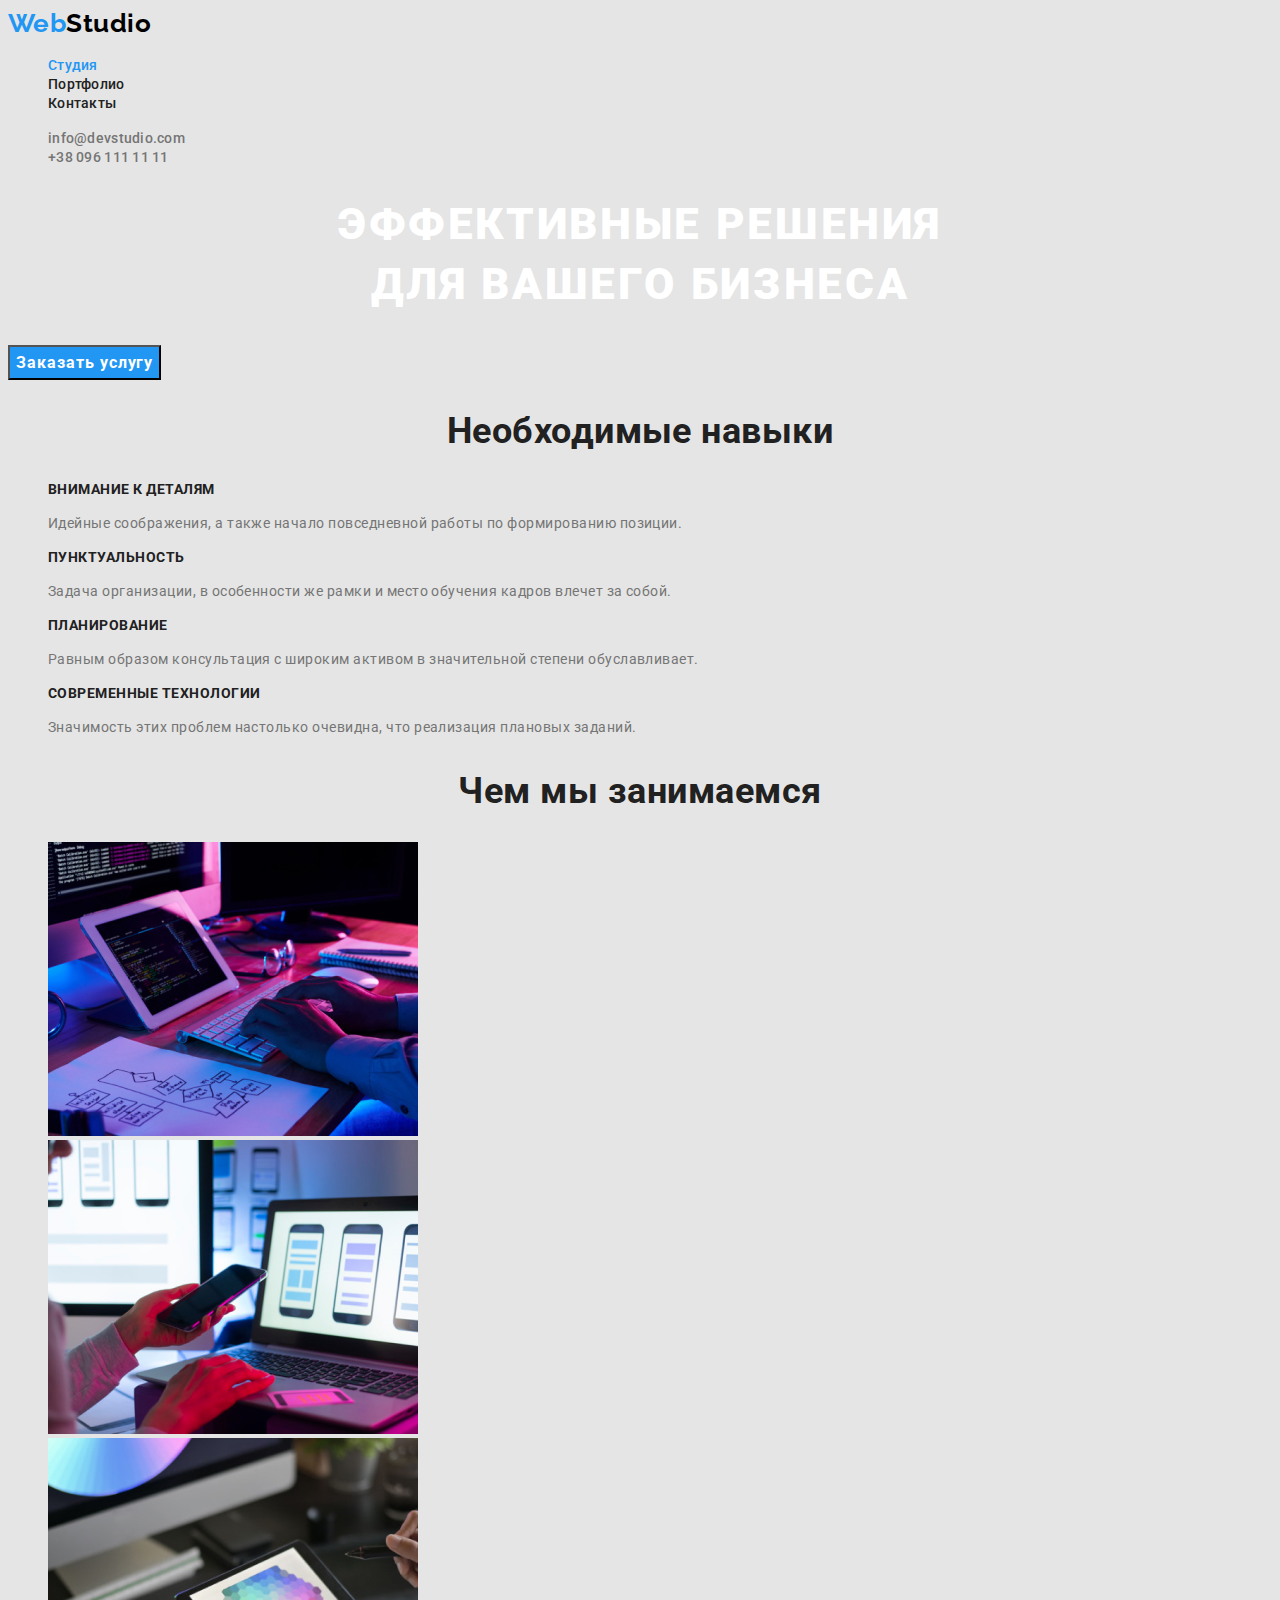
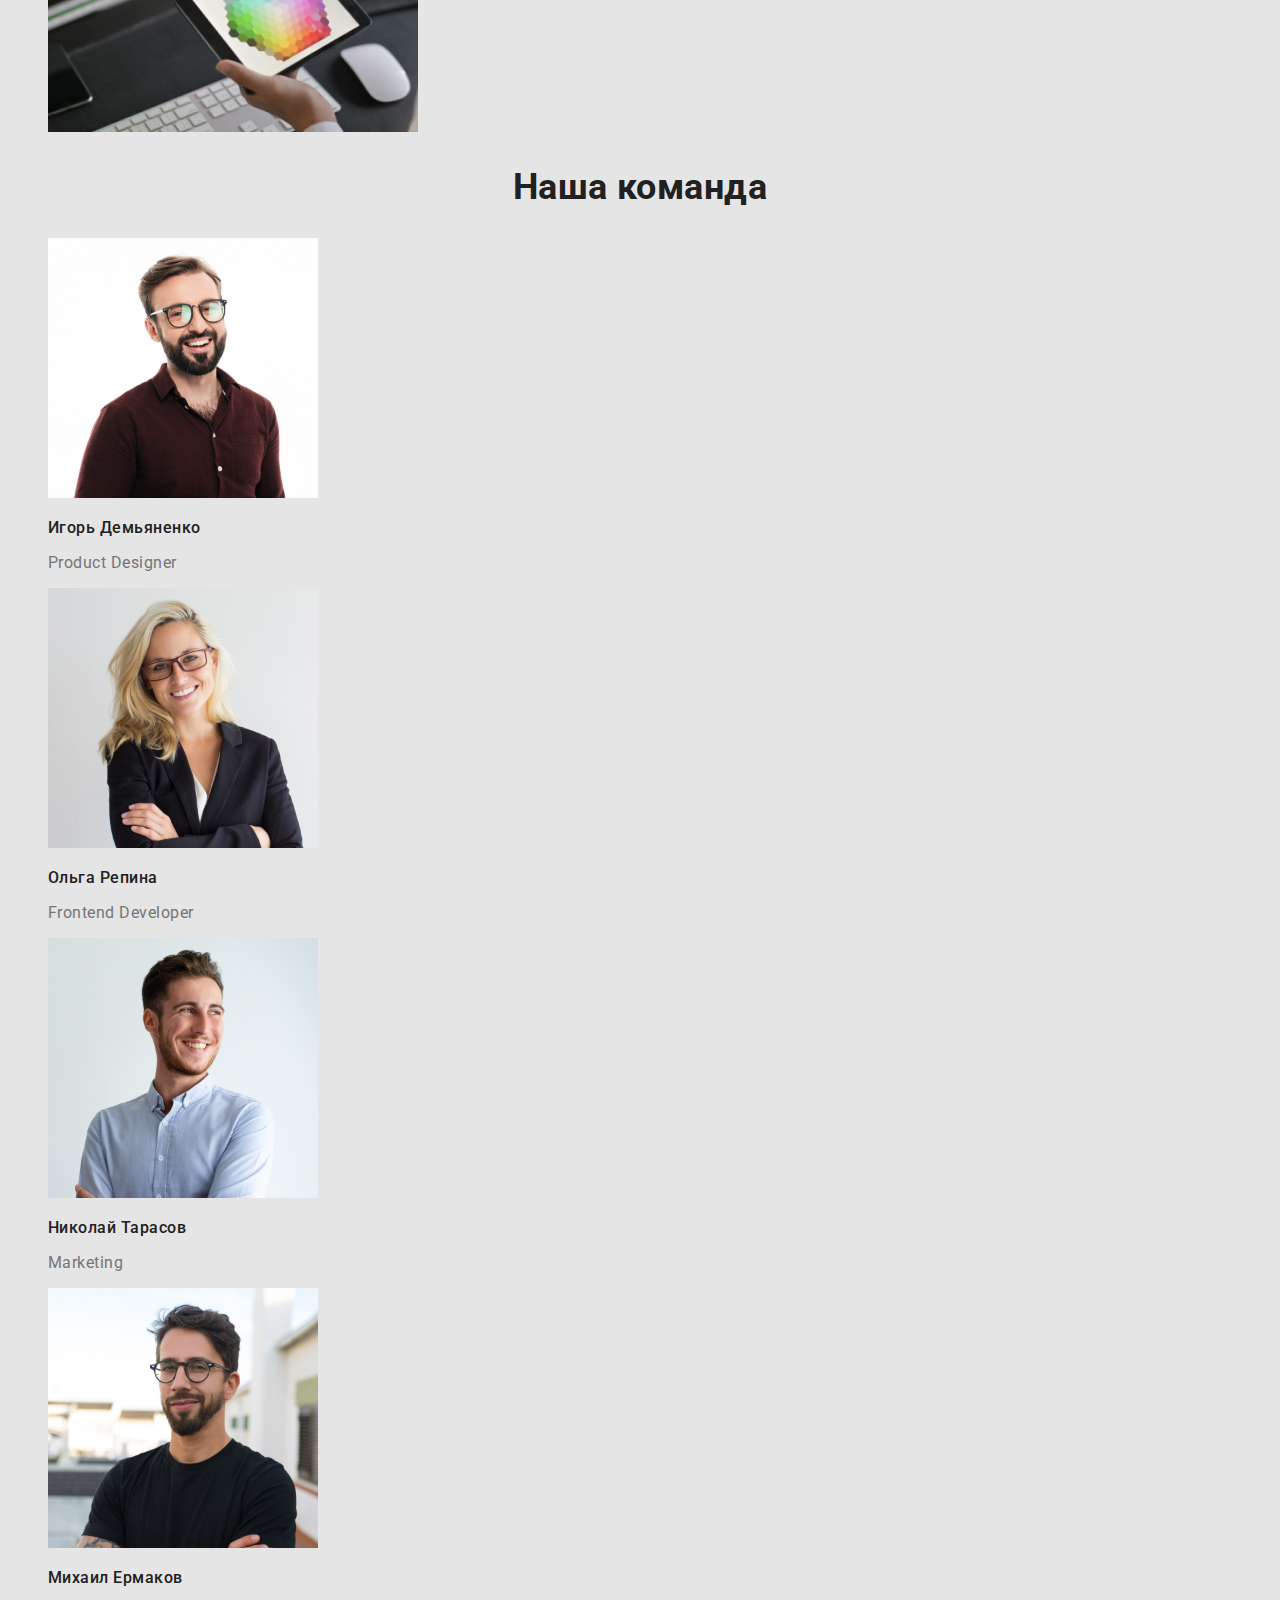
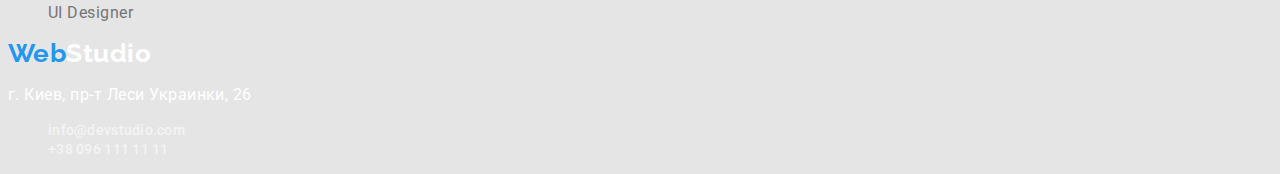
==== index.html @ aadc8aa7 "past files commit" ====
<!DOCTYPE html>
<html lang="ru">

<head>
  <meta charset="UTF-8" />
  <meta http-equiv="X-UA-Compatible" content="IE=edge" />
  <meta name="viewport" content="width=device-width, initial-scale=1.0" />
  <title>Portfolio</title>
  <link href="https://fonts.googleapis.com/css2?family=Raleway:wght@700&family=Roboto:wght@400;500;700;900&display=swap"
    rel="stylesheet" />
  <link rel="stylesheet" href="./css/styles.css" />
</head>

<body>
  <header>
    <!--main navigation-->
    <nav>
      <a class="logo" href="./index.html"><span class="logo-first">Web</span><span
          class="logo-second-header">Studio</span></a>
      <ul class="site-nav list">
        <li><a href="" class="link current">Студия</a></li>
        <li>
          <a href="./portfolio.html">Портфолио</a>
        </li>
        <li><a href="">Контакты</a></li>
      </ul>
    </nav>
    <!--contact information-->
    <ul class="contacts list">
      <li>
        <a href="mailto:info@devstudio.com">info@devstudio.com</a>
      </li>
      <li>
        <a href="tel:+380961111111">+38 096 111 11 11</a>
      </li>
    </ul>
  </header>
  <main>
    <!--hero-->
    <section class="hero">
      <h1 class="hero-title">
        Эффективные решения <br />
        для вашего бизнеса
      </h1>
      <button type="button" class="button primary">Заказать услугу</button>
    </section>
    <!--necessary skills-->
    <section class="section">
      <h2 class="section-title">Необходимые навыки</h2>
      <ul class="skills list">
        <li>
          <h3 class="title">Внимание к деталям</h3>
          <p class="necessary-skills">
            Идейные соображения, а также начало повседневной работы по
            формированию позиции.
          </p>
        </li>
        <li>
          <h3 class="title">Пунктуальность</h3>
          <p class="necessary-skills">
            Задача организации, в особенности же рамки и место обучения кадров
            влечет за собой.
          </p>
        </li>
        <li>
          <h3 class="title">Планирование</h3>
          <p class="necessary-skills">
            Равным образом консультация с широким активом в значительной
            степени обуславливает.
          </p>
        </li>
        <li>
          <h3 class="title">Современные технологии</h3>
          <p class="necessary-skills">
            Значимость этих проблем настолько очевидна, что реализация
            плановых заданий.
          </p>
        </li>
      </ul>
    </section>
    <!--main employments-->
    <section class="section">
      <h2 class="section-title">Чем мы занимаемся</h2>
      <ul class="list">
        <li>
          <img src="./image/studia/photo1.img.jpg" alt="Иллюстрация верстки" width="370" />
        </li>
        <li>
          <img src="./image/studia/photo2.img.jpg" alt="Иллюстрация мобильного приложения" width="370" />
        </li>
        <li>
          <img src="./image/studia/photo3.img.jpg" alt="Иллюстрация применения стилей" width="370" />
        </li>
      </ul>
    </section>
    <!--our team-->
    <section class="section">
      <h2 class="section-title">Наша команда</h2>
      <ul class="team list">
        <li class="team-item">
          <img src="./image/studia/photo4.img.jpg" alt="" width="270" />
          <h3 class="list-title">Игорь Демьяненко</h3>
          <p class="team-about">Product Designer</p>
        </li>
        <li>
          <img src="./image/studia/photo5.img.jpg" alt="" width="270" />
          <h3 class="list-title">Ольга Репина</h3>
          <p class="team-about">Frontend Developer</p>
        </li>
        <li>
          <img src="./image/studia/photo6.img.jpg" alt="" width="270" />
          <h3 class="list-title">Николай Тарасов</h3>
          <p class="team-about">Marketing</p>
        </li>
        <li>
          <img src="./image/studia/photo7.img.jpg" alt="" width="270" />
          <h3 class="list-title">Михаил Ермаков</h3>
          <p class="team-about">UI Designer</p>
        </li>
      </ul>
      <!---->
    </section>
  </main>
  <footer>
    <a class="logo" href="./index.html"><span class="logo-first">Web</span><span
        class="logo-second-footer">Studio</span></a>
    <!--contacts-->
    <address class="address">
      <p class="address-text">г. Киев, пр-т Леси Украинки, 26</p>
      <ul class="site-nav list">
        <li>
          <a href="mailto:info@devstudio.com">info@devstudio.com</a>
        </li>
        <li>
          <a href="tel:+380961111111">+38 096 111 11 11</a>
        </li>
      </ul>
    </address>
  </footer>
</body>

</html>
---- css/styles.css ----
:root {
  --title-text-color: #212121;
  --primary-text-color: #757575;
  --accent-color: #2196f3;
  --primary-white-color: #fff;
  --secondary-backgound: #f5f4fa;
}
body {
  background-color: #e5e5e5;
  color: var(--primary-text-color);
  font-family: Roboto, sans-serif;
  letter-spacing: 0.03em;
}
.list {
  list-style: none;
}
/* logo */
.logo {
  font-family: Raleway, cursive;
  font-weight: 700;
  font-size: 26px;
  line-height: 1.19;
  text-decoration: none;
}
.logo-first {
  color: #2196f3;
}
.logo-second-header {
  color: #000000;
}
.logo-second-footer {
  color: #ffffff;
}
/* site nav */
.site-nav a {
  color: #212121;
  font-style: normal;
  font-weight: 500;
  font-size: 14px;
  line-height: 1.14;
  letter-spacing: 0.02em;
  text-decoration: none;
}
.site-nav a:hover,
.site-nav a:focus {
  color: var(--accent-color);
}
.site-nav .link.current {
  color: var(--accent-color);
}
.contacts a {
  color: #757575;
  font-weight: 500;
  font-size: 14px;
  line-height: 1.14;
  letter-spacing: 0.02em;
  text-decoration: none;
}
.contacts a:hover,
.contacts a:focus {
  color: var(--accent-color);
}
/* footer nav */
.address-text {
  color: #ffffff;
  font-style: normal;
}
.address a {
  color: rgba(255, 255, 255, 0.6);
}
.address a:hover,
.address a:focus {
  color: var(--accent-color);
}
/* hero */
.hero-title {
  color: #ffffff;
  font-weight: 900;
  font-size: 44px;
  line-height: 1.36;
  text-align: center;
  letter-spacing: 0.06em;
  text-transform: uppercase;
}
/* button */
.button {
  color: var(--primary-white-color);
  background-color: var(--accent-color);
  font-family: Roboto;
  font-weight: 700;
  font-size: 16px;
  line-height: 1.87;
  letter-spacing: 0.06em;
  cursor: pointer;
}
.button.primary {
  color: var(--primary-white-color);
  background-color: var(--accent-color);
  font-family: Roboto;
}
.button.filter {
  background-color: var(--secondary-backgound);
  color: var(--title-text-color);
  font-weight: 500;
  font-size: 16px;
  line-height: 1.62;
  font-family: Roboto;
}
.button.filter:hover,
.button.filter:focus {
  background-color: #2196f3;
  color: var(--primary-white-color);
}
/* section */
.section-title {
  color: var(--title-text-color);
  font-weight: 700;
  font-size: 36px;
  line-height: 1.17;
  text-align: center;
}
/* skills */
.skills .title {
  color: var(--title-text-color);
  font-weight: 700;
  font-size: 14px;
  line-height: 1.14;
  text-transform: uppercase;
}
.necessary-skills {
  font-size: 14px;
  line-height: 1.71;
}
/* portfolio */
.list-title-portfolio {
  color: var(--title-text-color);
  font-weight: 700;
  font-size: 18px;
  line-height: 2;
  letter-spacing: 0.06em;
}
.portfolio-about {
  font-size: 16px;
  line-height: 1.87;
}
/* team */
.team-about {
  font-size: 16px;
  line-height: 1.19;
}
.list-title {
  color: var(--title-text-color);
  font-weight: 500;
  font-size: 16px;
  line-height: 1.19;
}
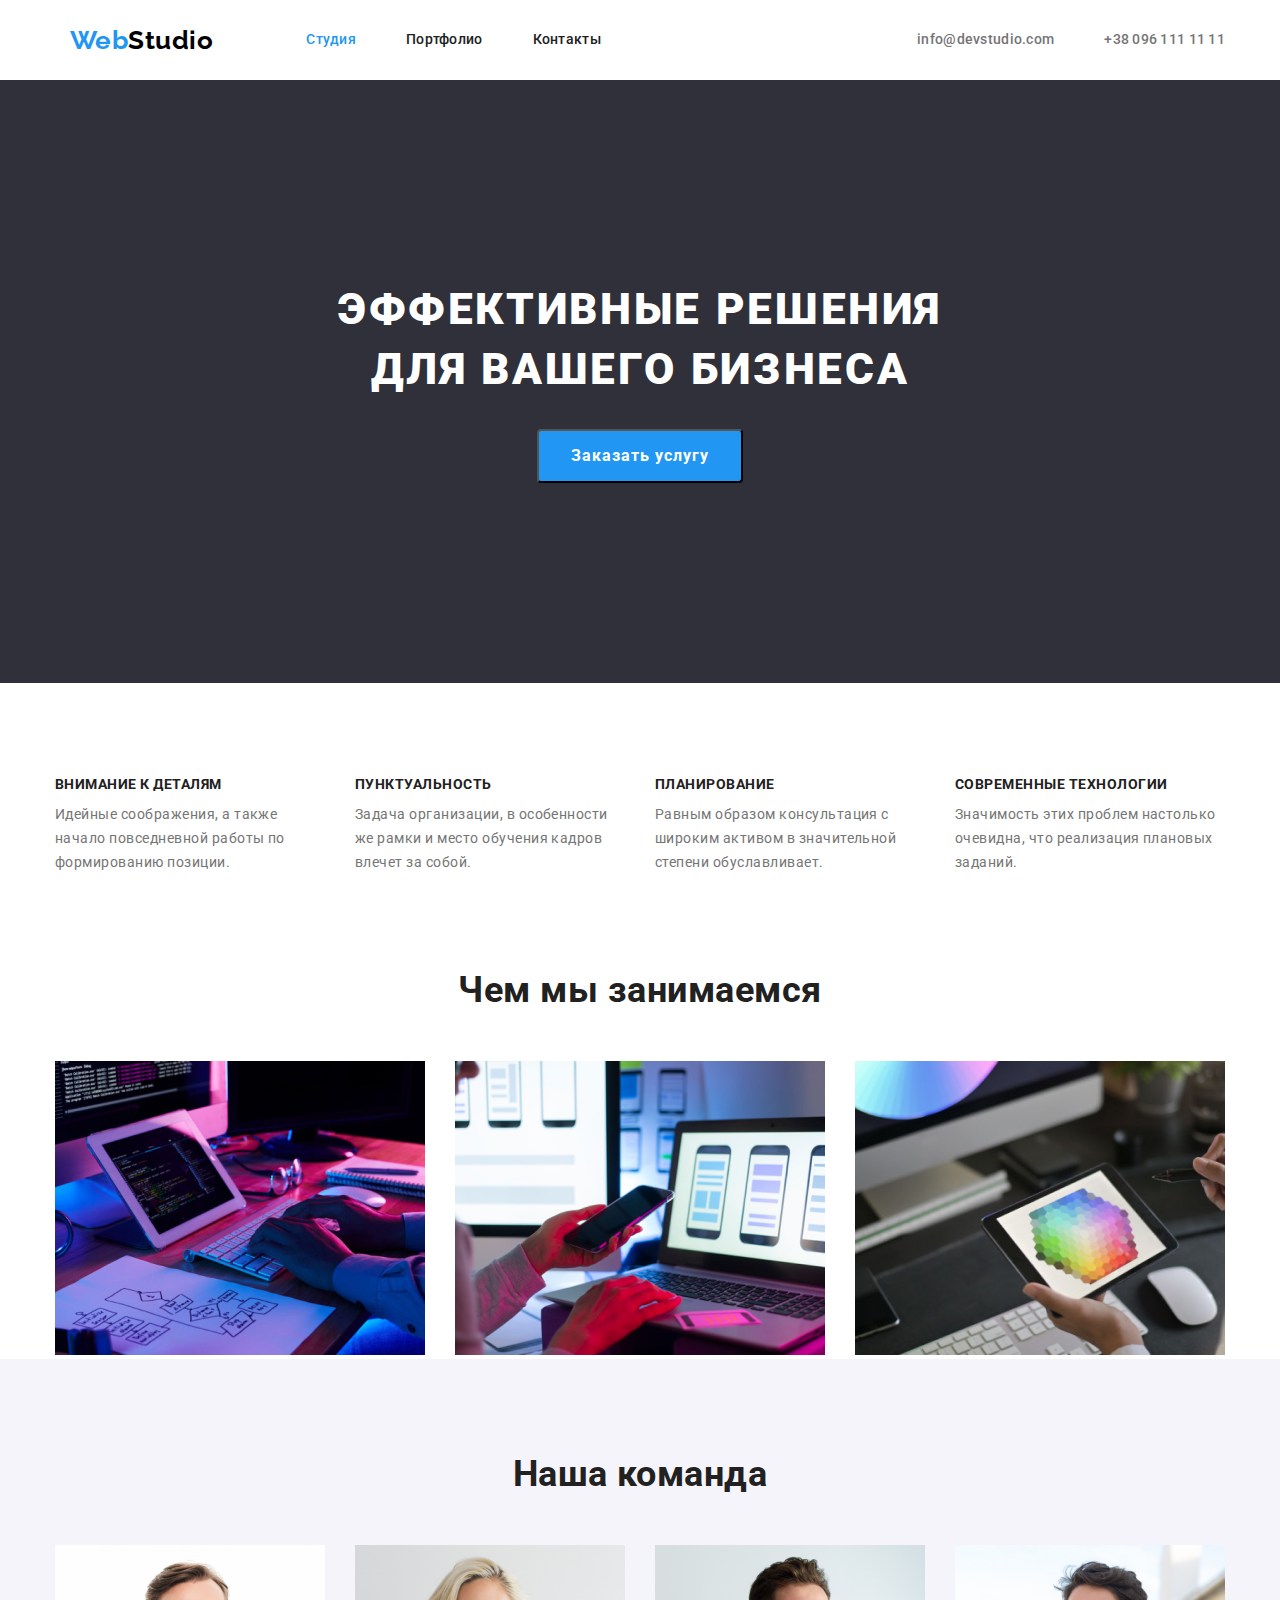
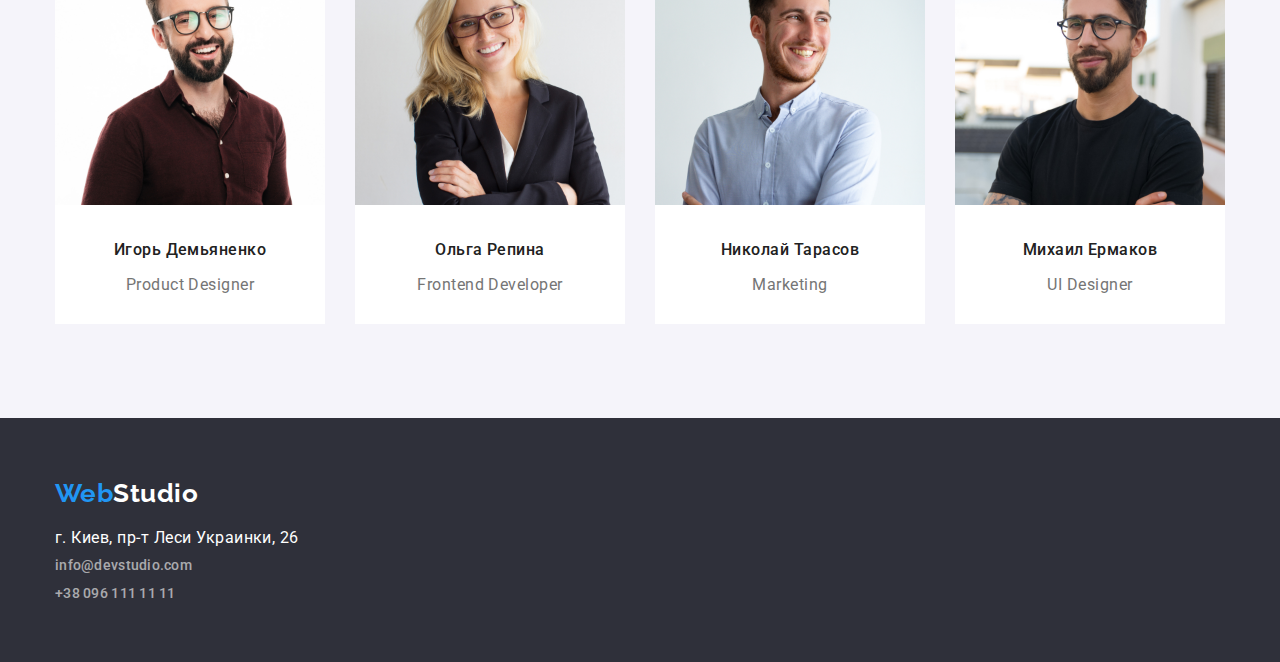
==== commit f3505fbc: "homework material 3.1" ====
--- a/index.html
+++ b/index.html
@@ -9,135 +9,158 @@
   <title>Portfolio</title>
   <link href="https://fonts.googleapis.com/css2?family=Raleway:wght@700&family=Roboto:wght@400;500;700;900&display=swap"
     rel="stylesheet" />
+  <link rel="stylesheet"
+    href="https://cdnjs.cloudflare.com/ajax/libs/modern-normalize/1.0.0/modern-normalize.min.css" />
   <link rel="stylesheet" href="./css/styles.css" />
 </head>
 
 <body>
   <header>
-    <!--main navigation-->
-    <nav>
-      <a class="logo" href="./index.html"><span class="logo-first">Web</span><span
-          class="logo-second-header">Studio</span></a>
-      <ul class="site-nav list">
-        <li><a href="" class="link current">Студия</a></li>
-        <li>
-          <a href="./portfolio.html">Портфолио</a>
-        </li>
-        <li><a href="">Контакты</a></li>
-      </ul>
-    </nav>
-    <!--contact information-->
-    <ul class="contacts list">
-      <li>
-        <a href="mailto:info@devstudio.com">info@devstudio.com</a>
-      </li>
-      <li>
-        <a href="tel:+380961111111">+38 096 111 11 11</a>
-      </li>
-    </ul>
+    <div class="header-line">
+      <div class="page-header container">
+        <!--main navigation-->
+        <nav class="container main-nav">
+          <a class="logo" href="./index.html"><span class="logo-first">Web</span><span
+              class="logo-second-header">Studio</span></a>
+          <ul class="site-nav list">
+            <li class="item"><a href="" class="link current">Студия</a></li>
+            <li class="item"><a href="./portfolio.html">Портфолио</a></li>
+            <li class="item"><a href="">Контакты</a></li>
+          </ul>
+        </nav>
+        <!--contact information-->
+        <ul class="container contacts list">
+          <li class="contact-info">
+            <a href="mailto:info@devstudio.com">info@devstudio.com</a>
+          </li>
+          <li class="contact-info">
+            <a href="tel:+380961111111">+38 096 111 11 11</a>
+          </li>
+        </ul>
+      </div>
+    </div>
   </header>
   <main>
     <!--hero-->
-    <section class="hero">
+    <section class="hero-section">
       <h1 class="hero-title">
         Эффективные решения <br />
         для вашего бизнеса
       </h1>
-      <button type="button" class="button primary">Заказать услугу</button>
+      <button type="button" class="button primary">
+        Заказать услугу
+      </button>
     </section>
     <!--necessary skills-->
     <section class="section">
-      <h2 class="section-title">Необходимые навыки</h2>
-      <ul class="skills list">
-        <li>
-          <h3 class="title">Внимание к деталям</h3>
-          <p class="necessary-skills">
-            Идейные соображения, а также начало повседневной работы по
-            формированию позиции.
-          </p>
-        </li>
-        <li>
-          <h3 class="title">Пунктуальность</h3>
-          <p class="necessary-skills">
-            Задача организации, в особенности же рамки и место обучения кадров
-            влечет за собой.
-          </p>
-        </li>
-        <li>
-          <h3 class="title">Планирование</h3>
-          <p class="necessary-skills">
-            Равным образом консультация с широким активом в значительной
-            степени обуславливает.
-          </p>
-        </li>
-        <li>
-          <h3 class="title">Современные технологии</h3>
-          <p class="necessary-skills">
-            Значимость этих проблем настолько очевидна, что реализация
-            плановых заданий.
-          </p>
-        </li>
-      </ul>
+      <div class="container">
+        <h2 class="section-title visually-hidden">Необходимые навыки</h2>
+        <ul class="skills list">
+          <li class="skills-item">
+            <h3 class="title">Внимание к деталям</h3>
+            <p class="necessary-skills">
+              Идейные соображения, а также начало повседневной работы по
+              формированию позиции.
+            </p>
+          </li>
+          <li class="skills-item">
+            <h3 class="title">Пунктуальность</h3>
+            <p class="necessary-skills">
+              Задача организации, в особенности же рамки и место обучения
+              кадров влечет за собой.
+            </p>
+          </li>
+          <li class="skills-item">
+            <h3 class="title">Планирование</h3>
+            <p class="necessary-skills">
+              Равным образом консультация с широким активом в значительной
+              степени обуславливает.
+            </p>
+          </li>
+          <li class="skills-item">
+            <h3 class="title">Современные технологии</h3>
+            <p class="necessary-skills">
+              Значимость этих проблем настолько очевидна, что реализация
+              плановых заданий.
+            </p>
+          </li>
+        </ul>
     </section>
     <!--main employments-->
-    <section class="section">
-      <h2 class="section-title">Чем мы занимаемся</h2>
-      <ul class="list">
-        <li>
-          <img src="./image/studia/photo1.img.jpg" alt="Иллюстрация верстки" width="370" />
-        </li>
-        <li>
-          <img src="./image/studia/photo2.img.jpg" alt="Иллюстрация мобильного приложения" width="370" />
-        </li>
-        <li>
-          <img src="./image/studia/photo3.img.jpg" alt="Иллюстрация применения стилей" width="370" />
-        </li>
-      </ul>
+    <section class="section-employments">
+      <div class="container">
+        <h2 class="section-title">Чем мы занимаемся</h2>
+        <ul class="employments list">
+          <li class="employments-item">
+            <img src="./image/studia/photo1.img.jpg" alt="Иллюстрация верстки" width="370" />
+          </li>
+          <li class="employments-item">
+            <img src="./image/studia/photo2.img.jpg" alt="Иллюстрация мобильного приложения" width="370" />
+          </li>
+          <li class="employments-item">
+            <img src="./image/studia/photo3.img.jpg" alt="Иллюстрация применения стилей" width="370" />
+          </li>
+        </ul>
+      </div>
     </section>
     <!--our team-->
-    <section class="section">
-      <h2 class="section-title">Наша команда</h2>
-      <ul class="team list">
-        <li class="team-item">
-          <img src="./image/studia/photo4.img.jpg" alt="" width="270" />
-          <h3 class="list-title">Игорь Демьяненко</h3>
-          <p class="team-about">Product Designer</p>
-        </li>
-        <li>
-          <img src="./image/studia/photo5.img.jpg" alt="" width="270" />
-          <h3 class="list-title">Ольга Репина</h3>
-          <p class="team-about">Frontend Developer</p>
-        </li>
-        <li>
-          <img src="./image/studia/photo6.img.jpg" alt="" width="270" />
-          <h3 class="list-title">Николай Тарасов</h3>
-          <p class="team-about">Marketing</p>
-        </li>
-        <li>
-          <img src="./image/studia/photo7.img.jpg" alt="" width="270" />
-          <h3 class="list-title">Михаил Ермаков</h3>
-          <p class="team-about">UI Designer</p>
-        </li>
-      </ul>
+    <section class="section team">
+      <div class="container">
+        <h2 class="section-title">Наша команда</h2>
+        <ul class="team list">
+          <li class="team-item">
+            <img src="./image/studia/photo4.img.jpg" alt="" width="270" />
+            <div class="team-text">
+              <h3 class="list-title">Игорь Демьяненко</h3>
+              <p class="team-about">Product Designer</p>
+            </div>
+          </li>
+          <li class="team-item">
+            <img src="./image/studia/photo5.img.jpg" alt="" width="270" />
+            <div class="team-text">
+              <h3 class="list-title">Ольга Репина</h3>
+              <p class="team-about">Frontend Developer</p>
+            </div>
+          </li>
+          <li class="team-item">
+            <img src="./image/studia/photo6.img.jpg" alt="" width="270" />
+            <div class="team-text">
+              <h3 class="list-title">Николай Тарасов</h3>
+              <p class="team-about">Marketing</p>
+            </div>
+          </li>
+          <li class="team-item">
+            <img src="./image/studia/photo7.img.jpg" alt="" width="270" />
+            <div class="team-text">
+              <h3 class="list-title">Михаил Ермаков</h3>
+              <p class="team-about">UI Designer</p>
+            </div>
+          </li>
+        </ul>
+      </div>
       <!---->
     </section>
+    </div>
   </main>
-  <footer>
-    <a class="logo" href="./index.html"><span class="logo-first">Web</span><span
-        class="logo-second-footer">Studio</span></a>
-    <!--contacts-->
-    <address class="address">
-      <p class="address-text">г. Киев, пр-т Леси Украинки, 26</p>
-      <ul class="site-nav list">
-        <li>
-          <a href="mailto:info@devstudio.com">info@devstudio.com</a>
-        </li>
-        <li>
-          <a href="tel:+380961111111">+38 096 111 11 11</a>
-        </li>
-      </ul>
-    </address>
+  <footer class="footer-line">
+    <div class="footer">
+      <a class="logo" href="./index.html"><span class="logo-first">Web</span><span
+          class="logo-second-footer">Studio</span></a>
+      <!--contacts-->
+      <address class="address">
+        <p class="address-text">г. Киев, пр-т Леси Украинки, 26</p>
+        <ul class="list address-item">
+          <li class="address-item">
+            <a href="mailto:info@devstudio.com">info@devstudio.com</a>
+          </li>
+          <li class="address-item">
+            <a href="tel:+380961111111">+38 096 111 11 11</a>
+          </li>
+        </ul>
+      </address>
+    </div>
   </footer>
+  </div>
 </body>
 
 </html>--- a/css/styles.css
+++ b/css/styles.css
@@ -5,17 +5,46 @@
   --primary-white-color: #fff;
   --secondary-backgound: #f5f4fa;
 }
+html {
+  box-sizing: border-box;
+}
+*,
+*::before,
+*::after {
+  box-sizing: inherit;
+}
+
 body {
-  background-color: #e5e5e5;
   color: var(--primary-text-color);
   font-family: Roboto, sans-serif;
   letter-spacing: 0.03em;
 }
+.visually-hidden {
+  position: absolute !important;
+  clip: rect(1px 1px 1px 1px);
+  clip: rect(1px 1px 1px 1px);
+  padding: 0 !important;
+  border: 0 !important;
+  height: 1px !important;
+  width: 1px !important;
+  overflow: hidden;
+}
+.container {
+  width: 1200px;
+  padding-left: 15px;
+  padding-right: 15px;
+  margin-left: auto;
+  margin-right: auto;
+}
+/* Утилит */
 .list {
+  padding: 0;
+  margin: 0;
   list-style: none;
 }
 /* logo */
 .logo {
+  display: block;
   font-family: Raleway, cursive;
   font-weight: 700;
   font-size: 26px;
@@ -31,8 +60,38 @@
 .logo-second-footer {
   color: #ffffff;
 }
+/* page header */
+.header-line {
+  background-color: #ffffff;
+}
+.page-header {
+  display: flex;
+  background-color: #ffffff;
+}
+
+.page-header .container {
+  display: flex;
+  align-items: center;
+  justify-content: flex-end;
+}
+.main-nav {
+  display: flex;
+  justify-content: flex-start;
+}
+
 /* site nav */
+.site-nav {
+  display: flex;
+  margin-left: 93px;
+  margin-right: 33px;
+}
+.site-nav .item:not(:last-child) {
+  margin-right: 50px;
+}
 .site-nav a {
+  display: block;
+  padding-top: 32px;
+  padding-bottom: 32px;
   color: #212121;
   font-style: normal;
   font-weight: 500;
@@ -45,10 +104,19 @@
 .site-nav a:focus {
   color: var(--accent-color);
 }
+.site-nav.list.address > a {
+  margin-bottom: 9px;
+}
 .site-nav .link.current {
   color: var(--accent-color);
 }
+.contacts {
+  display: flex;
+}
 .contacts a {
+  display: block;
+  padding-top: 32px;
+  padding-bottom: 32px;
   color: #757575;
   font-weight: 500;
   font-size: 14px;
@@ -59,77 +127,189 @@
 .contacts a:hover,
 .contacts a:focus {
   color: var(--accent-color);
+}
+.contact-info:not(:last-child) {
+  margin-right: 50px;
+}
+.main {
+  border-top: 1px solid rgba(236, 236, 236, 1);
+}
+/* hero */
+.hero-section {
+  padding-top: 200px;
+  padding-bottom: 200px;
+  background-color: #2f303a;
+  text-align: center;
+}
+.hero-title {
+  margin-top: 0;
+  margin-bottom: 30;
+  color: #ffffff;
+  font-weight: 900;
+  font-size: 44px;
+  line-height: 1.36;
+  letter-spacing: 0.06em;
+  text-transform: uppercase;
+}
+/* button */
+.button {
+  border-radius: 4px;
+  padding: 10px 32px;
+  color: var(--primary-white-color);
+  background-color: var(--accent-color);
+  font-family: Roboto;
+  font-weight: 700;
+  font-size: 16px;
+  line-height: 1.87;
+  letter-spacing: 0.06em;
+  cursor: pointer;
+}
+.button.primary {
+  color: var(--primary-white-color);
+  background-color: var(--accent-color);
+  font-family: Roboto;
+}
+.button.filter {
+  padding: 6px 22px;
+  background-color: var(--secondary-backgound);
+  color: var(--title-text-color);
+  font-weight: 500;
+  font-size: 16px;
+  line-height: 1.62;
+  font-family: Roboto;
+}
+.button.filter:hover,
+.button.filter:focus {
+  background-color: #2196f3;
+  color: var(--primary-white-color);
+}
+/* section */
+.section {
+  padding-top: 94px;
+  padding-bottom: 94px;
+  justify-content: center;
+}
+.section.team {
+  padding-top: 94px;
+  padding-bottom: 94px;
+  margin-bottom: 0;
+  background-color: #f5f4fa;
+}
+.title {
+  margin-top: 0;
+  margin-bottom: 10px;
+}
+.section-title {
+  margin-top: 0;
+  color: var(--title-text-color);
+  font-weight: 700;
+  font-size: 36px;
+  line-height: 1.17;
+  text-align: center;
+  margin-bottom: 50px;
+}
+/* skills */
+.skills .title {
+  color: var(--title-text-color);
+  font-weight: 700;
+  font-size: 14px;
+  line-height: 1.14;
+  text-transform: uppercase;
+}
+.necessary-skills {
+  font-size: 14px;
+  line-height: 1.71;
+}
+.skills {
+  display: flex;
+}
+.skills p {
+  margin-top: 0;
+  margin-bottom: 0;
+}
+.skills-item {
+  width: 270px;
+}
+.skills-item:not(:last-child) {
+  margin-right: 30px;
+}
+/* emplouments*/
+.section-employments {
+  padding: 0;
+}
+.employments {
+  display: flex;
+  justify-content: center;
+}
+.employments-item:not(:last-child) {
+  margin-right: 30px;
+  width: 370px;
+}
+/* team */
+.team-about {
+  margin-bottom: 0;
+  font-size: 16px;
+  line-height: 1.19;
+}
+.list-title {
+  margin-top: 0;
+  color: var(--title-text-color);
+  font-weight: 500;
+  font-size: 16px;
+  line-height: 1.19;
+}
+.team .list {
+  display: flex;
+  justify-content: center;
+}
+.team-item:not(:last-child) {
+  margin-right: 30px;
+}
+.team-item {
+  background-color: #ffffff;
+}
+
+.team-text {
+  padding: 30px;
+  text-align: center;
 }
 /* footer nav */
 .address-text {
   color: #ffffff;
   font-style: normal;
+  margin-top: 20px;
+  margin-bottom: 9px;
 }
 .address a {
+  padding-top: 0;
+  padding-bottom: 0pt;
+  margin-left: 0;
   color: rgba(255, 255, 255, 0.6);
+  font-style: normal;
+  font-weight: 500;
+  font-size: 14px;
+  line-height: 1.14;
+  letter-spacing: 0.02em;
+  text-decoration: none;
+}
+.address-item:not(:last-child) {
+  margin-bottom: 9px;
 }
 .address a:hover,
 .address a:focus {
   color: var(--accent-color);
 }
-/* hero */
-.hero-title {
-  color: #ffffff;
-  font-weight: 900;
-  font-size: 44px;
-  line-height: 1.36;
-  text-align: center;
-  letter-spacing: 0.06em;
-  text-transform: uppercase;
-}
-/* button */
-.button {
-  color: var(--primary-white-color);
-  background-color: var(--accent-color);
-  font-family: Roboto;
-  font-weight: 700;
-  font-size: 16px;
-  line-height: 1.87;
-  letter-spacing: 0.06em;
-  cursor: pointer;
-}
-.button.primary {
-  color: var(--primary-white-color);
-  background-color: var(--accent-color);
-  font-family: Roboto;
-}
-.button.filter {
-  background-color: var(--secondary-backgound);
-  color: var(--title-text-color);
-  font-weight: 500;
-  font-size: 16px;
-  line-height: 1.62;
-  font-family: Roboto;
-}
-.button.filter:hover,
-.button.filter:focus {
-  background-color: #2196f3;
-  color: var(--primary-white-color);
-}
-/* section */
-.section-title {
-  color: var(--title-text-color);
-  font-weight: 700;
-  font-size: 36px;
-  line-height: 1.17;
-  text-align: center;
-}
-/* skills */
-.skills .title {
-  color: var(--title-text-color);
-  font-weight: 700;
-  font-size: 14px;
-  line-height: 1.14;
-  text-transform: uppercase;
-}
-.necessary-skills {
-  font-size: 14px;
-  line-height: 1.71;
+.footer {
+  width: 1200px;
+  padding-left: 15px;
+  padding-right: 15px;
+  padding-top: 60px;
+  padding-bottom: 60px;
+  margin-right: auto;
+  margin-left: auto;
+}
+.footer-line {
+  background-color: #2f303a;
 }
 /* portfolio */
 .list-title-portfolio {
@@ -143,14 +323,49 @@
   font-size: 16px;
   line-height: 1.87;
 }
-/* team */
-.team-about {
-  font-size: 16px;
-  line-height: 1.19;
-}
-.list-title {
-  color: var(--title-text-color);
-  font-weight: 500;
-  font-size: 16px;
-  line-height: 1.19;
-}
+.section.portfolio {
+  margin-bottom: 94px;
+  background-color: #e5e5e5;
+}
+.filter.list {
+  display: flex;
+  margin-bottom: 50px;
+}
+.filter.list .list-title:not(:last-child) {
+  margin-right: 8px;
+}
+
+.portfolio.list img {
+  margin-bottom: 0px;
+}
+.portfolio.list h3 {
+  margin-top: 0;
+  margin-bottom: 4px;
+}
+.portfolio.list p {
+  margin-top: 0;
+  margin-bottom: 0;
+}
+.portfolio {
+  display: flex;
+  flex-wrap: wrap;
+  justify-content: center;
+}
+.portfolio-item {
+  width: 370px;
+  margin-right: 30px;
+  margin-bottom: 30px;
+}
+.portfolio-item:nth-child(3n) {
+  margin-right: 0;
+}
+.portfolio-item:nth-last-child(-n + 3) {
+  margin-bottom: 0;
+}
+.box {
+  border-bottom: 1px solid rgba(238, 238, 238, 1);
+  border-left: 1px solid rgba(238, 238, 238, 1);
+  border-right: 1px solid rgba(238, 238, 238, 1);
+  box-sizing: border-box;
+  padding: 20px 24px;
+}
